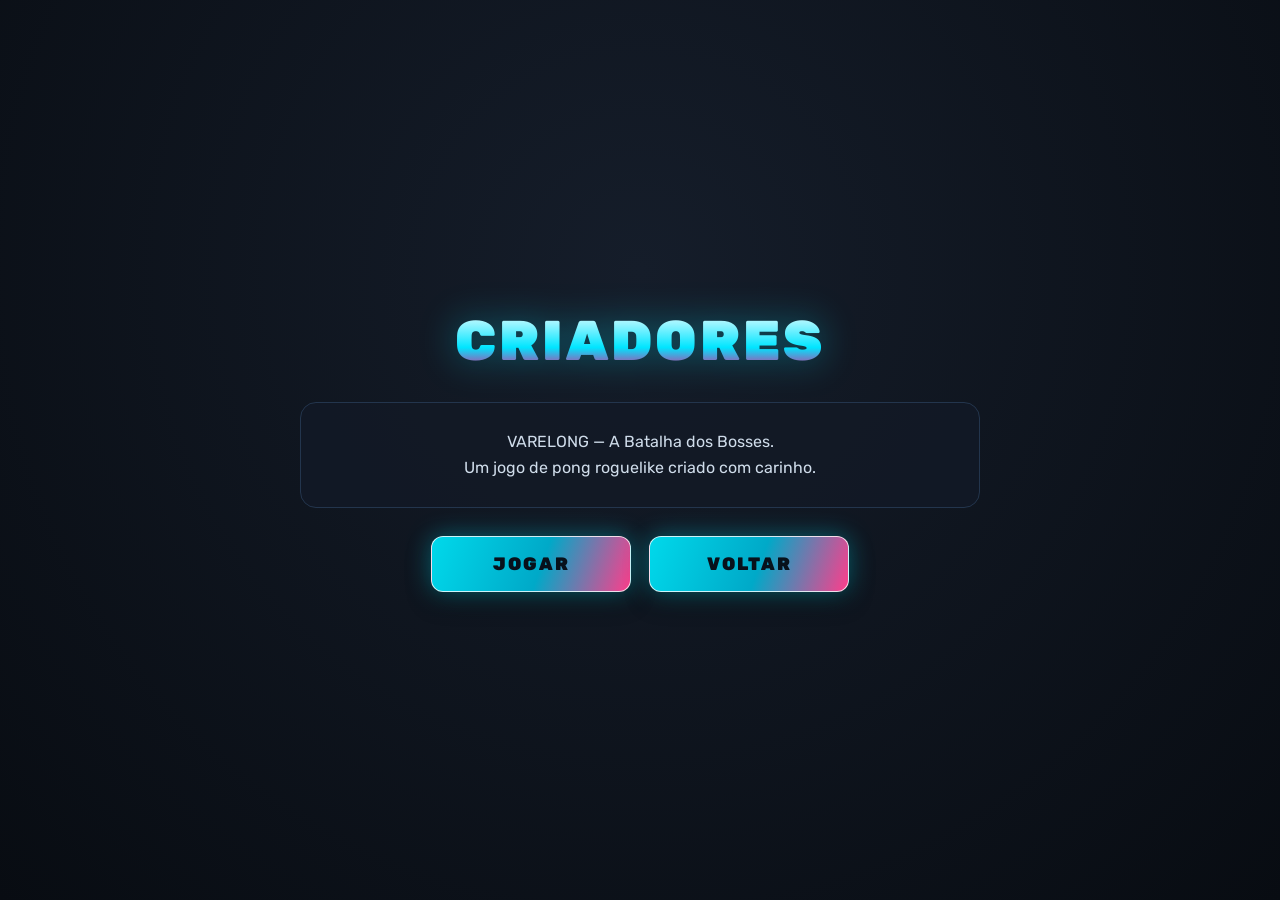
==== criadores.html @ af405eda "hgahah" ====
<!DOCTYPE html>
<html lang="pt-BR">
<head>
  <meta charset="UTF-8">
  <title>VARELONG - Criadores</title>
  <link rel="preconnect" href="https://fonts.googleapis.com">
  <link rel="preconnect" href="https://fonts.gstatic.com" crossorigin>
  <link href="https://fonts.googleapis.com/css2?family=Rubik:wght@700;900&family=Press+Start+2P&display=swap" rel="stylesheet">
  <link rel="stylesheet" href="style.css">
</head>
<body class="pagina-menu">

  <div class="menu-page">
    <header>
      <h1 class="menu-page-title">CRIADORES</h1>
    </header>

    <section class="criadores">
      <p class="criadores-intro">VARELONG — A Batalha dos Bosses.</p>
      <p class="criadores-intro">Um jogo de pong roguelike criado com carinho.</p>
    </section>

    <nav class="menu-page-actions">
      <a class="menu-page-btn" href="jogo.html">JOGAR</a>
      <a class="menu-page-btn" href="index.html">VOLTAR</a>
    </nav>
  </div>

</body>
</html>
---- style.css ----
/* ========================================================
   VARELA PONG ROGUELIKE - ESTILO RETRO NEON COLORIDO
   ======================================================== */

* {
  box-sizing: border-box;
  margin: 0;
  padding: 0;
}

body {
  background: radial-gradient(circle at 50% 30%, #151d2a 0%, #080c12 100%);
  color: #ffffff;
  font-family: 'Rubik', Arial, sans-serif;
  display: flex;
  justify-content: center;
  align-items: center;
  min-height: 100vh;
  user-select: none;
  overflow: hidden;
}

.jogo-wrapper {
  display: flex;
  flex-direction: column;
  align-items: center;
  gap: 10px;
}

/* TÍTULO DO JOGO */
.game-header {
  text-align: center;
}

.game-title {
  font-size: 32px;
  font-weight: 900;
  letter-spacing: 2px;
  color: #fff;
  text-shadow: 0 0 15px rgba(0, 230, 255, 0.6), 0 0 30px rgba(255, 0, 128, 0.4);
  background: linear-gradient(180deg, #ffffff 0%, #00e5ff 60%, #ff007f 100%);
  background-clip: text;
  -webkit-background-clip: text;
  -webkit-text-fill-color: transparent;
}

.badge-rogue {
  font-family: 'Press Start 2P', monospace;
  font-size: 14px;
  background: #ff0055;
  color: #fff;
  padding: 4px 10px;
  border-radius: 6px;
  vertical-align: middle;
  text-shadow: none;
  -webkit-text-fill-color: #fff;
  box-shadow: 0 0 12px rgba(255, 0, 85, 0.7);
}

.game-subtitle {
  font-size: 12px;
  font-weight: 700;
  color: #ffcc00;
  letter-spacing: 1px;
  text-shadow: 0 0 8px rgba(255, 204, 0, 0.5);
  margin-top: 4px;
}

/* CONTAINER DO CANVAS */
.canvas-container {
  position: relative;
  border: 4px solid #00f0ff;
  border-radius: 14px;
  box-shadow: 0 0 35px rgba(0, 240, 255, 0.35), 0 15px 40px rgba(0, 0, 0, 0.9);
  overflow: hidden;
  background: #0d121c;
}

.menu-play-button {
  display: none;
  position: absolute;
  z-index: 2;
  top: 61.15%;
  left: 50%;
  width: 200px;
  height: 66px;
  align-items: center;
  justify-content: center;
  gap: 12px;
  border: 1px solid rgba(255, 255, 255, 0.8);
  border-radius: 12px;
  background: linear-gradient(110deg, #00d9eb, #00a9c8 55%, #ff3d8b);
  color: #07111b;
  font: 900 18px 'Rubik', Arial, sans-serif;
  letter-spacing: 2px;
  cursor: pointer;
  box-shadow: 0 0 24px rgba(0, 229, 255, 0.38), 0 8px 24px rgba(0, 0, 0, 0.45);
  transition: transform 160ms ease, filter 160ms ease, box-shadow 160ms ease;
  animation: play-pulse 2.4s ease-in-out infinite;
}

.menu-play-button .play-icon {
  font-size: 15px;
}

.menu-play-button:hover,
.menu-play-button:focus-visible {
  animation: none;
  transform: translateX(-50%) scale(1.06);
  filter: brightness(1.15);
  box-shadow: 0 0 34px rgba(0, 229, 255, 0.65), 0 10px 28px rgba(0, 0, 0, 0.55);
  outline: 2px solid #ffffff;
  outline-offset: 3px;
}

@keyframes play-pulse {
  0%, 100% { transform: translateX(-50%) scale(1); }
  50% { transform: translateX(-50%) scale(1.025); }
}

body.menu-ativo .jogo-wrapper {
  gap: 0;
}

body.menu-ativo .game-header,
body.menu-ativo .game-footer {
  display: none;
}

body.menu-ativo .menu-play-button {
  display: flex;
  transform: translateX(-50%);
}

body.menu-ativo .menu-play-button:hover,
body.menu-ativo .menu-play-button:focus-visible {
  animation: none;
  transform: translateX(-50%) scale(1.06);
}

body.menu-ativo canvas {
  cursor: default;
}

canvas {
  display: block;
  cursor: default;
}

/* RODAPÉ COM DICAS */
.game-footer {
  text-align: center;
  font-size: 12px;
  color: #9cb5cf;
  background: rgba(18, 25, 38, 0.85);
  padding: 6px 16px;
  border-radius: 20px;
  border: 1px solid #23354d;
}

.dica strong {
  color: #00e5ff;
}

/* BOTÃO RECOMEÇAR (vitória / game over) */
.restart-button {
  display: none;
  position: absolute;
  z-index: 2;
  bottom: 14%;
  left: 50%;
  transform: translateX(-50%);
  width: 220px;
  height: 60px;
  align-items: center;
  justify-content: center;
  border: 1px solid rgba(255, 255, 255, 0.8);
  border-radius: 12px;
  background: linear-gradient(110deg, #00d9eb, #00a9c8 55%, #ff3d8b);
  color: #07111b;
  font: 900 18px 'Rubik', Arial, sans-serif;
  letter-spacing: 2px;
  cursor: pointer;
  box-shadow: 0 0 24px rgba(0, 229, 255, 0.38), 0 8px 24px rgba(0, 0, 0, 0.45);
  transition: transform 160ms ease, filter 160ms ease, box-shadow 160ms ease;
}

body.fim-ativo .restart-button {
  display: flex;
}

.restart-button:hover,
.restart-button:focus-visible {
  transform: translateX(-50%) scale(1.06);
  filter: brightness(1.15);
  outline: 2px solid #ffffff;
  outline-offset: 3px;
}

/* PÁGINAS DE MENU (INÍCIO / CRIADORES) */
body.pagina-menu {
  display: flex;
  align-items: center;
  justify-content: center;
}

.menu-page {
  text-align: center;
  width: min(680px, 90vw);
  display: flex;
  flex-direction: column;
  gap: 28px;
}

.menu-page-title {
  font-size: 56px;
  font-weight: 900;
  letter-spacing: 3px;
  background: linear-gradient(180deg, #ffffff 0%, #00e5ff 60%, #ff007f 100%);
  background-clip: text;
  -webkit-background-clip: text;
  -webkit-text-fill-color: transparent;
  filter: drop-shadow(0 0 18px rgba(0, 229, 255, 0.35));
}

.menu-page-subtitle {
  color: #ffcc00;
  font-size: 14px;
  letter-spacing: 2px;
  margin-top: 6px;
}

.tutorial,
.criadores {
  background: rgba(18, 25, 38, 0.85);
  border: 1px solid #23354d;
  border-radius: 16px;
  padding: 26px 30px;
  text-align: left;
}

.tutorial h2 {
  font-size: 20px;
  color: #00e5ff;
  margin-bottom: 14px;
}

.tutorial ul {
  list-style: none;
  display: flex;
  flex-direction: column;
  gap: 10px;
  font-size: 15px;
}

.tutorial ul strong {
  color: #00e5ff;
}

.tutorial-objetivo {
  margin-top: 16px;
  color: #9cb5cf;
  font-size: 14px;
  line-height: 1.5;
}

.criadores {
  text-align: center;
}

.criadores-intro {
  font-size: 16px;
  color: #cfdcea;
  line-height: 1.6;
}

.menu-page-actions {
  display: flex;
  gap: 18px;
  justify-content: center;
  flex-wrap: wrap;
}

.menu-page-btn {
  display: inline-block;
  min-width: 200px;
  padding: 16px 30px;
  border-radius: 12px;
  border: 1px solid rgba(255, 255, 255, 0.8);
  background: linear-gradient(110deg, #00d9eb, #00a9c8 55%, #ff3d8b);
  color: #07111b;
  font: 900 18px 'Rubik', Arial, sans-serif;
  letter-spacing: 2px;
  text-decoration: none;
  cursor: pointer;
  box-shadow: 0 0 24px rgba(0, 229, 255, 0.38), 0 8px 24px rgba(0, 0, 0, 0.45);
  transition: transform 160ms ease, filter 160ms ease, box-shadow 160ms ease;
}

.menu-page-btn:hover,
.menu-page-btn:focus-visible {
  transform: scale(1.06);
  filter: brightness(1.15);
  outline: 2px solid #ffffff;
  outline-offset: 3px;
}
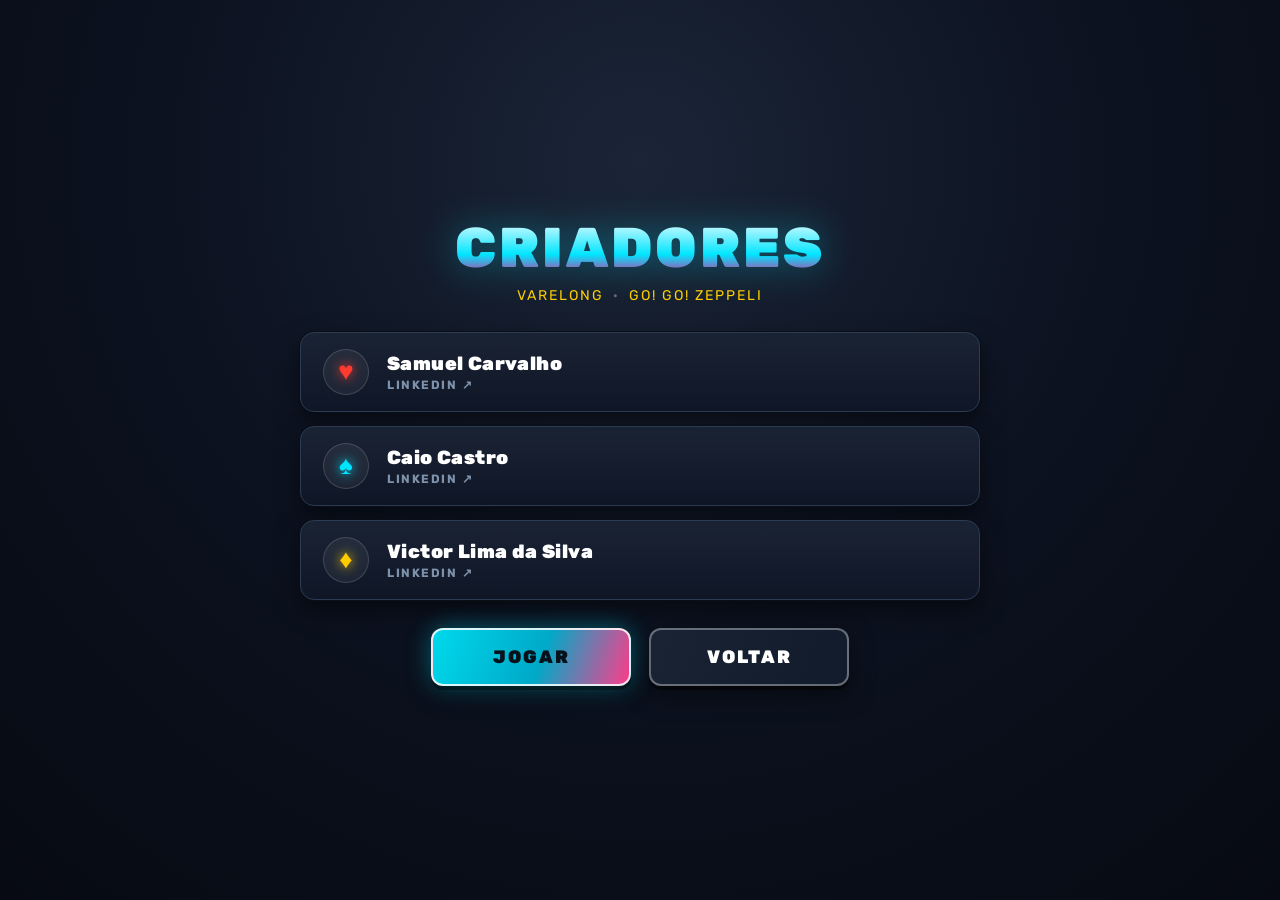
==== commit a88fe6bd: "Final Release." ====
--- a/criadores.html
+++ b/criadores.html
@@ -11,20 +11,42 @@
 <body class="pagina-menu">
 
   <div class="menu-page">
-    <header>
+    <header class="criadores-header">
       <h1 class="menu-page-title">CRIADORES</h1>
+      <p class="menu-page-subtitle">VARELONG <span class="sep">·</span> GO! GO! ZEPPELI</p>
     </header>
 
     <section class="criadores">
-      <p class="criadores-intro">VARELONG — A Batalha dos Bosses.</p>
-      <p class="criadores-intro">Um jogo de pong roguelike criado com carinho.</p>
+      <ul class="criadores-lista">
+        <li class="criador-card">
+          <span class="criador-naipe naipe-vermelho">♥</span>
+          <div class="criador-info">
+            <a class="criador-nome" href="https://www.linkedin.com/in/samuel0carvalho/" target="_blank" rel="noopener noreferrer">Samuel Carvalho</a>
+            <span class="criador-cargo">LinkedIn ↗</span>
+          </div>
+        </li>
+        <li class="criador-card">
+          <span class="criador-naipe naipe-azul">♠</span>
+          <div class="criador-info">
+            <a class="criador-nome" href="https://www.linkedin.com/in/caio-castro-dev/" target="_blank" rel="noopener noreferrer">Caio Castro</a>
+            <span class="criador-cargo">LinkedIn ↗</span>
+          </div>
+        </li>
+        <li class="criador-card">
+          <span class="criador-naipe naipe-dourado">♦</span>
+          <div class="criador-info">
+            <a class="criador-nome" href="https://www.linkedin.com/in/victor-lima-da-silva-1a374b236/" target="_blank" rel="noopener noreferrer">Victor Lima da Silva</a>
+            <span class="criador-cargo">LinkedIn ↗</span>
+          </div>
+        </li>
+      </ul>
     </section>
 
     <nav class="menu-page-actions">
       <a class="menu-page-btn" href="jogo.html">JOGAR</a>
-      <a class="menu-page-btn" href="index.html">VOLTAR</a>
+      <a class="menu-page-btn menu-page-btn-alt" href="index.html">VOLTAR</a>
     </nav>
   </div>
 
 </body>
-</html>
+</html>
--- a/style.css
+++ b/style.css
@@ -200,16 +200,22 @@
 /* PÁGINAS DE MENU (INÍCIO / CRIADORES) */
 body.pagina-menu {
   display: flex;
-  align-items: center;
-  justify-content: center;
+  align-items: flex-start;
+  justify-content: flex-start;
+  min-height: 100vh;
+  overflow-y: auto;
+  background:
+    radial-gradient(circle at 50% 18%, #1b2537 0%, #0c1220 48%, #070a12 100%);
 }
 
 .menu-page {
+  margin: auto;
   text-align: center;
   width: min(680px, 90vw);
   display: flex;
   flex-direction: column;
   gap: 28px;
+  padding: 40px 0;
 }
 
 .menu-page-title {
@@ -230,8 +236,7 @@
   margin-top: 6px;
 }
 
-.tutorial,
-.criadores {
+.tutorial {
   background: rgba(18, 25, 38, 0.85);
   border: 1px solid #23354d;
   border-radius: 16px;
@@ -265,13 +270,90 @@
 }
 
 .criadores {
+  width: 100%;
+}
+
+.criadores-header {
   text-align: center;
 }
 
-.criadores-intro {
-  font-size: 16px;
-  color: #cfdcea;
-  line-height: 1.6;
+.sep {
+  color: rgba(255, 255, 255, 0.35);
+  margin: 0 4px;
+}
+
+.criadores-lista {
+  list-style: none;
+  display: flex;
+  flex-direction: column;
+  gap: 14px;
+  padding: 0;
+}
+
+.criador-card {
+  display: flex;
+  align-items: center;
+  gap: 18px;
+  padding: 16px 22px;
+  background: linear-gradient(180deg, #1a2334 0%, #0f1626 100%);
+  border: 1px solid #2a3b52;
+  border-radius: 14px;
+  box-shadow: 0 0 0 1px #0a0e16, 0 10px 24px rgba(0, 0, 0, 0.5);
+  transition: transform 160ms ease, border-color 160ms ease, box-shadow 160ms ease;
+}
+
+.criador-card:hover {
+  transform: translateY(-3px);
+  border-color: rgba(0, 229, 255, 0.7);
+  box-shadow: 0 0 22px rgba(0, 229, 255, 0.28), 0 14px 30px rgba(0, 0, 0, 0.6);
+}
+
+.criador-naipe {
+  width: 46px;
+  height: 46px;
+  flex: 0 0 auto;
+  display: flex;
+  align-items: center;
+  justify-content: center;
+  font-size: 26px;
+  line-height: 1;
+  border-radius: 50%;
+  background: rgba(255, 255, 255, 0.06);
+  border: 1px solid rgba(255, 255, 255, 0.14);
+  text-shadow: 0 0 12px currentColor;
+}
+
+.naipe-vermelho { color: #ff3b30; }
+.naipe-azul { color: #00e5ff; }
+.naipe-dourado { color: #ffcc00; }
+
+.criador-info {
+  display: flex;
+  flex-direction: column;
+  gap: 3px;
+  text-align: left;
+}
+
+.criador-nome {
+  font-size: 19px;
+  font-weight: 900;
+  letter-spacing: 0.4px;
+  color: #ffffff;
+  text-decoration: none;
+  transition: color 160ms ease;
+}
+
+.criador-nome:hover,
+.criador-nome:focus-visible {
+  color: #00e5ff;
+}
+
+.criador-cargo {
+  font-size: 12px;
+  font-weight: 700;
+  letter-spacing: 1.5px;
+  text-transform: uppercase;
+  color: #7d91ab;
 }
 
 .menu-page-actions {
@@ -286,21 +368,35 @@
   min-width: 200px;
   padding: 16px 30px;
   border-radius: 12px;
-  border: 1px solid rgba(255, 255, 255, 0.8);
+  border: 2px solid rgba(255, 255, 255, 0.85);
   background: linear-gradient(110deg, #00d9eb, #00a9c8 55%, #ff3d8b);
   color: #07111b;
   font: 900 18px 'Rubik', Arial, sans-serif;
   letter-spacing: 2px;
   text-decoration: none;
   cursor: pointer;
-  box-shadow: 0 0 24px rgba(0, 229, 255, 0.38), 0 8px 24px rgba(0, 0, 0, 0.45);
+  box-shadow: 0 4px 0 rgba(0, 0, 0, 0.4), 0 0 24px rgba(0, 229, 255, 0.38), 0 8px 24px rgba(0, 0, 0, 0.45);
   transition: transform 160ms ease, filter 160ms ease, box-shadow 160ms ease;
 }
 
 .menu-page-btn:hover,
 .menu-page-btn:focus-visible {
-  transform: scale(1.06);
+  transform: translateY(-2px) scale(1.03);
   filter: brightness(1.15);
+  box-shadow: 0 6px 0 rgba(0, 0, 0, 0.4), 0 0 30px rgba(0, 229, 255, 0.55), 0 10px 28px rgba(0, 0, 0, 0.55);
   outline: 2px solid #ffffff;
   outline-offset: 3px;
 }
+
+.menu-page-btn-alt {
+  background: linear-gradient(110deg, #1a2334, #121b2b);
+  color: #ffffff;
+  border-color: rgba(255, 255, 255, 0.35);
+  box-shadow: 0 4px 0 rgba(0, 0, 0, 0.45), 0 8px 24px rgba(0, 0, 0, 0.5);
+}
+
+.menu-page-btn-alt:hover,
+.menu-page-btn-alt:focus-visible {
+  filter: brightness(1.25);
+  box-shadow: 0 6px 0 rgba(0, 0, 0, 0.45), 0 0 26px rgba(255, 255, 255, 0.15), 0 10px 28px rgba(0, 0, 0, 0.55);
+}
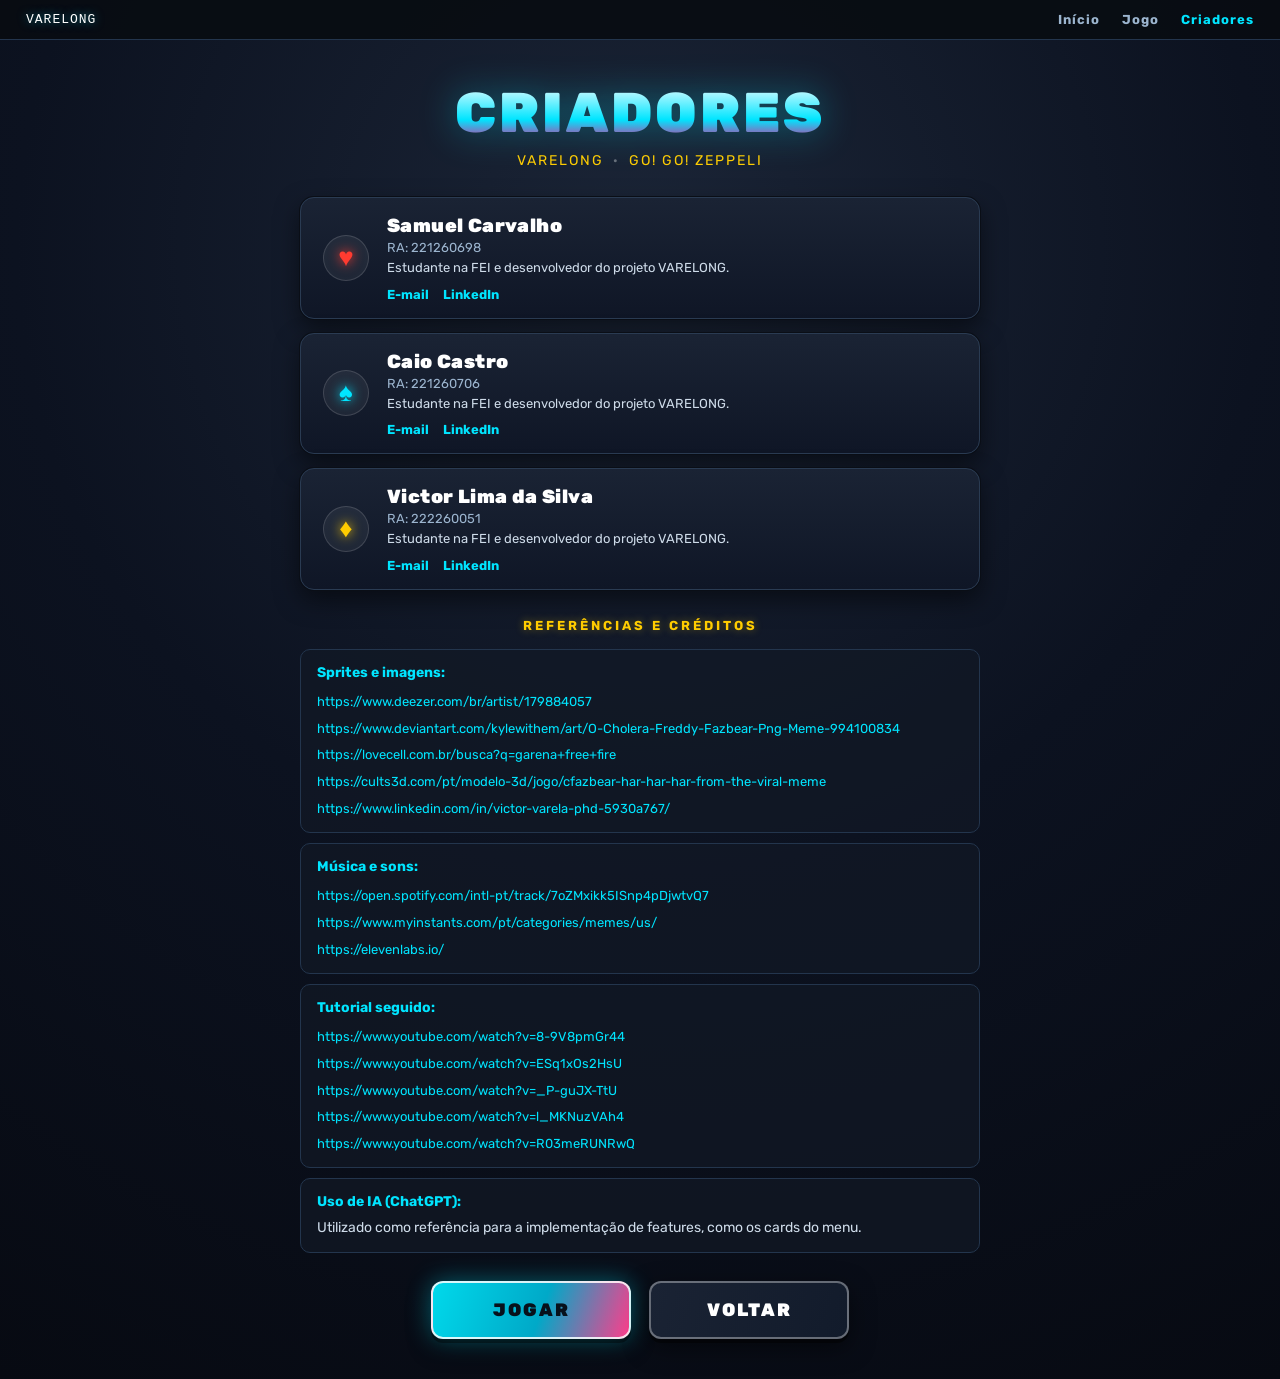
==== commit f88038f4: "FINISH HIM." ====
--- a/criadores.html
+++ b/criadores.html
@@ -10,6 +10,15 @@
 </head>
 <body class="pagina-menu">
 
+  <nav class="site-nav">
+    <a class="site-nav-brand" href="index.html">VARELONG</a>
+    <div class="site-nav-links">
+      <a href="index.html">Início</a>
+      <a href="jogo.html">Jogo</a>
+      <a href="criadores.html" class="active">Criadores</a>
+    </div>
+  </nav>
+
   <div class="menu-page">
     <header class="criadores-header">
       <h1 class="menu-page-title">CRIADORES</h1>
@@ -21,25 +30,78 @@
         <li class="criador-card">
           <span class="criador-naipe naipe-vermelho">♥</span>
           <div class="criador-info">
-            <a class="criador-nome" href="https://www.linkedin.com/in/samuel0carvalho/" target="_blank" rel="noopener noreferrer">Samuel Carvalho</a>
-            <span class="criador-cargo">LinkedIn ↗</span>
+            <span class="criador-nome">Samuel Carvalho</span>
+            <span class="criador-detalhe">RA: 221260698</span>
+            <span class="criador-sobre">Estudante na FEI e desenvolvedor do projeto VARELONG.</span>
+            <div class="criador-links">
+              <a href="mailto:carvalhozsamuel@gmail.com">E-mail</a>
+              <a href="https://www.linkedin.com/in/samuel0carvalho/" target="_blank" rel="noopener noreferrer">LinkedIn</a>
+            </div>
           </div>
         </li>
         <li class="criador-card">
           <span class="criador-naipe naipe-azul">♠</span>
           <div class="criador-info">
-            <a class="criador-nome" href="https://www.linkedin.com/in/caio-castro-dev/" target="_blank" rel="noopener noreferrer">Caio Castro</a>
-            <span class="criador-cargo">LinkedIn ↗</span>
+            <span class="criador-nome">Caio Castro</span>
+            <span class="criador-detalhe">RA: 221260706</span>
+            <span class="criador-sobre">Estudante na FEI e desenvolvedor do projeto VARELONG.</span>
+            <div class="criador-links">
+              <a href="mailto:unifcsantos@fei.edu.br">E-mail</a>
+              <a href="https://www.linkedin.com/in/caio-castro-dev/" target="_blank" rel="noopener noreferrer">LinkedIn</a>
+            </div>
           </div>
         </li>
         <li class="criador-card">
           <span class="criador-naipe naipe-dourado">♦</span>
           <div class="criador-info">
-            <a class="criador-nome" href="https://www.linkedin.com/in/victor-lima-da-silva-1a374b236/" target="_blank" rel="noopener noreferrer">Victor Lima da Silva</a>
-            <span class="criador-cargo">LinkedIn ↗</span>
+            <span class="criador-nome">Victor Lima da Silva</span>
+            <span class="criador-detalhe">RA: 222260051</span>
+            <span class="criador-sobre">Estudante na FEI e desenvolvedor do projeto VARELONG.</span>
+            <div class="criador-links">
+              <a href="mailto:unifvicsilva@fei.edu.br">E-mail</a>
+              <a href="https://www.linkedin.com/in/victor-lima-da-silva-1a374b236/" target="_blank" rel="noopener noreferrer">LinkedIn</a>
+            </div>
           </div>
         </li>
       </ul>
+    </section>
+
+    <section class="menu-section">
+      <h2 class="menu-section-title">Referências e créditos</h2>
+      <div class="referencias">
+        <div class="ref-item">
+          <strong>Sprites e imagens:</strong>
+          <ul class="ref-links">
+            <li><a href="https://www.deezer.com/br/artist/179884057" target="_blank" rel="noopener noreferrer">https://www.deezer.com/br/artist/179884057</a></li>
+            <li><a href="https://www.deviantart.com/kylewithem/art/O-Cholera-Freddy-Fazbear-Png-Meme-994100834" target="_blank" rel="noopener noreferrer">https://www.deviantart.com/kylewithem/art/O-Cholera-Freddy-Fazbear-Png-Meme-994100834</a></li>
+            <li><a href="https://lovecell.com.br/busca?q=garena+free+fire" target="_blank" rel="noopener noreferrer">https://lovecell.com.br/busca?q=garena+free+fire</a></li>
+            <li><a href="https://cults3d.com/pt/modelo-3d/jogo/cfazbear-har-har-har-from-the-viral-meme" target="_blank" rel="noopener noreferrer">https://cults3d.com/pt/modelo-3d/jogo/cfazbear-har-har-har-from-the-viral-meme</a></li>
+            <li><a href="https://www.linkedin.com/in/victor-varela-phd-5930a767/" target="_blank" rel="noopener noreferrer">https://www.linkedin.com/in/victor-varela-phd-5930a767/</a></li>
+          </ul>
+        </div>
+        <div class="ref-item">
+          <strong>Música e sons:</strong>
+          <ul class="ref-links">
+            <li><a href="https://open.spotify.com/intl-pt/track/7oZMxikk5ISnp4pDjwtvQ7" target="_blank" rel="noopener noreferrer">https://open.spotify.com/intl-pt/track/7oZMxikk5ISnp4pDjwtvQ7</a></li>
+            <li><a href="https://www.myinstants.com/pt/categories/memes/us/" target="_blank" rel="noopener noreferrer">https://www.myinstants.com/pt/categories/memes/us/</a></li>
+            <li><a href="https://elevenlabs.io/" target="_blank" rel="noopener noreferrer">https://elevenlabs.io/</a></li>
+          </ul>
+        </div>
+        <div class="ref-item">
+          <strong>Tutorial seguido:</strong>
+          <ul class="ref-links">
+            <li><a href="https://www.youtube.com/watch?v=8-9V8pmGr44" target="_blank" rel="noopener noreferrer">https://www.youtube.com/watch?v=8-9V8pmGr44</a></li>
+            <li><a href="https://www.youtube.com/watch?v=ESq1xOs2HsU" target="_blank" rel="noopener noreferrer">https://www.youtube.com/watch?v=ESq1xOs2HsU</a></li>
+            <li><a href="https://www.youtube.com/watch?v=_P-guJX-TtU" target="_blank" rel="noopener noreferrer">https://www.youtube.com/watch?v=_P-guJX-TtU</a></li>
+            <li><a href="https://www.youtube.com/watch?v=l_MKNuzVAh4" target="_blank" rel="noopener noreferrer">https://www.youtube.com/watch?v=l_MKNuzVAh4</a></li>
+            <li><a href="https://www.youtube.com/watch?v=R03meRUNRwQ" target="_blank" rel="noopener noreferrer">https://www.youtube.com/watch?v=R03meRUNRwQ</a></li>
+          </ul>
+        </div>
+        <div class="ref-item">
+          <strong>Uso de IA (ChatGPT):</strong>
+          <p>Utilizado como referência para a implementação de features, como os cards do menu.</p>
+        </div>
+      </div>
     </section>
 
     <nav class="menu-page-actions">
@@ -49,4 +111,4 @@
   </div>
 
 </body>
-</html>+</html>
--- a/style.css
+++ b/style.css
@@ -200,8 +200,8 @@
 /* PÁGINAS DE MENU (INÍCIO / CRIADORES) */
 body.pagina-menu {
   display: flex;
-  align-items: flex-start;
-  justify-content: flex-start;
+  flex-direction: column;
+  align-items: stretch;
   min-height: 100vh;
   overflow-y: auto;
   background:
@@ -234,6 +234,70 @@
   font-size: 14px;
   letter-spacing: 2px;
   margin-top: 6px;
+}
+
+.menu-section {
+  width: 100%;
+}
+
+.menu-section-title {
+  font-size: 13px;
+  font-weight: 700;
+  letter-spacing: 3px;
+  text-transform: uppercase;
+  color: #ffcc00;
+  margin-bottom: 16px;
+  text-shadow: 0 0 8px rgba(255, 204, 0, 0.4);
+}
+
+.bosses-grid {
+  display: flex;
+  gap: 18px;
+  justify-content: center;
+  flex-wrap: wrap;
+}
+
+.boss-card {
+  flex: 1 1 240px;
+  max-width: 300px;
+  display: flex;
+  flex-direction: column;
+  align-items: center;
+  gap: 8px;
+  padding: 20px 16px;
+  background: linear-gradient(180deg, #1a2334 0%, #0f1626 100%);
+  border: 1px solid #2a3b52;
+  border-radius: 14px;
+  box-shadow: 0 0 0 1px #0a0e16, 0 10px 24px rgba(0, 0, 0, 0.5);
+}
+
+.boss-card img {
+  width: 64px;
+  height: 112px;
+  object-fit: contain;
+  filter: drop-shadow(0 0 12px rgba(0, 229, 255, 0.3));
+}
+
+.boss-nome {
+  font-size: 18px;
+  font-weight: 900;
+  color: #ffffff;
+}
+
+.boss-tag {
+  font-size: 11px;
+  font-weight: 700;
+  letter-spacing: 1.5px;
+  text-transform: uppercase;
+  color: #7d91ab;
+}
+
+.sobre-texto {
+  font-size: 15px;
+  color: #9cb5cf;
+  line-height: 1.7;
+  max-width: 520px;
+  margin: 0 auto;
 }
 
 .tutorial {
@@ -400,3 +464,235 @@
   filter: brightness(1.25);
   box-shadow: 0 6px 0 rgba(0, 0, 0, 0.45), 0 0 26px rgba(255, 255, 255, 0.15), 0 10px 28px rgba(0, 0, 0, 0.55);
 }
+
+/* ========================================================
+   NAVEGAÇÃO DO SITE (MENU EM TODAS AS PÁGINAS)
+   ======================================================== */
+.site-nav {
+  display: flex;
+  align-items: center;
+  justify-content: space-between;
+  gap: 16px;
+  padding: 12px 26px;
+  background: rgba(8, 12, 18, 0.92);
+  border-bottom: 1px solid #23354d;
+}
+
+.site-nav-brand {
+  font-family: 'Press Start 2P', monospace;
+  font-size: 13px;
+  letter-spacing: 1px;
+  color: #ffffff;
+  text-decoration: none;
+  text-shadow: 0 0 10px rgba(0, 229, 255, 0.5);
+}
+
+.site-nav-links {
+  display: flex;
+  gap: 22px;
+  flex-wrap: wrap;
+}
+
+.site-nav-links a {
+  font-size: 13px;
+  font-weight: 700;
+  letter-spacing: 1px;
+  text-decoration: none;
+  color: #9cb5cf;
+  transition: color 160ms ease;
+}
+
+.site-nav-links a:hover,
+.site-nav-links a.active {
+  color: #00e5ff;
+}
+
+/* ========================================================
+   PÁGINA DO JOGO (JOGO + INSTRUÇÕES)
+   ======================================================== */
+body.pagina-jogo {
+  display: flex;
+  flex-direction: column;
+  align-items: stretch;
+  justify-content: flex-start;
+  min-height: 100vh;
+  overflow-y: auto;
+}
+
+body.pagina-jogo .jogo-wrapper {
+  padding: 24px 12px 0;
+}
+
+.instrucoes {
+  width: min(900px, 92vw);
+  margin: 8px auto 48px;
+  background: rgba(18, 25, 38, 0.85);
+  border: 1px solid #23354d;
+  border-radius: 16px;
+  padding: 26px 30px;
+}
+
+.instrucoes h2 {
+  font-size: 20px;
+  color: #00e5ff;
+  margin-bottom: 16px;
+  text-align: center;
+}
+
+.instrucoes-grid {
+  display: flex;
+  gap: 28px;
+  flex-wrap: wrap;
+}
+
+.instrucao-bloco {
+  flex: 1 1 300px;
+  text-align: left;
+}
+
+.instrucao-bloco h3 {
+  font-size: 14px;
+  color: #ffcc00;
+  letter-spacing: 1px;
+  margin-bottom: 10px;
+  text-transform: uppercase;
+}
+
+.instrucao-bloco p,
+.instrucao-bloco li {
+  font-size: 14px;
+  color: #cfdcea;
+  line-height: 1.6;
+}
+
+.instrucao-bloco ul {
+  list-style: none;
+  display: flex;
+  flex-direction: column;
+  gap: 8px;
+}
+
+.instrucao-bloco li strong {
+  color: #00e5ff;
+}
+
+/* ========================================================
+   LISTA DE POWER-UPS (PÁGINA DE APRESENTAÇÃO)
+   ======================================================== */
+.powerups-lista {
+  list-style: none;
+  display: grid;
+  grid-template-columns: repeat(auto-fit, minmax(220px, 1fr));
+  gap: 12px;
+  text-align: left;
+  padding: 0;
+}
+
+.powerups-lista li {
+  background: linear-gradient(180deg, #1a2334 0%, #0f1626 100%);
+  border: 1px solid #2a3b52;
+  border-radius: 12px;
+  padding: 14px 16px;
+  font-size: 14px;
+  color: #cfdcea;
+  line-height: 1.5;
+}
+
+.powerups-lista li strong {
+  display: block;
+  margin-bottom: 4px;
+  color: #00e5ff;
+}
+
+/* ========================================================
+   PÁGINA DOS DESENVOLVEDORES
+   ======================================================== */
+.criador-detalhe {
+  font-size: 13px;
+  color: #9cb5cf;
+}
+
+.criador-sobre {
+  font-size: 13px;
+  color: #cfdcea;
+  line-height: 1.5;
+}
+
+.criador-links {
+  display: flex;
+  gap: 14px;
+  margin-top: 6px;
+}
+
+.criador-links a {
+  font-size: 13px;
+  font-weight: 700;
+  color: #00e5ff;
+  text-decoration: none;
+  transition: color 160ms ease;
+}
+
+.criador-links a:hover,
+.criador-links a:focus-visible {
+  color: #ffffff;
+  text-decoration: underline;
+}
+
+.referencias {
+  text-align: left;
+  display: flex;
+  flex-direction: column;
+  gap: 10px;
+  font-size: 14px;
+  color: #cfdcea;
+  line-height: 1.6;
+}
+
+.ref-item {
+  background: rgba(18, 25, 38, 0.7);
+  border: 1px solid #23354d;
+  border-radius: 10px;
+  padding: 12px 16px;
+}
+
+.ref-item strong {
+  color: #00e5ff;
+}
+
+.ref-item em {
+  color: #7d91ab;
+  font-style: italic;
+}
+
+.ref-item p {
+  font-size: 14px;
+  color: #cfdcea;
+  line-height: 1.6;
+  margin-top: 4px;
+}
+
+.ref-links {
+  list-style: none;
+  display: flex;
+  flex-direction: column;
+  gap: 6px;
+  margin-top: 8px;
+  padding: 0;
+}
+
+.ref-links li {
+  font-size: 13px;
+}
+
+.ref-links a {
+  color: #00e5ff;
+  text-decoration: none;
+  word-break: break-all;
+  transition: color 160ms ease;
+}
+
+.ref-links a:hover,
+.ref-links a:focus-visible {
+  color: #ffffff;
+  text-decoration: underline;
+}
